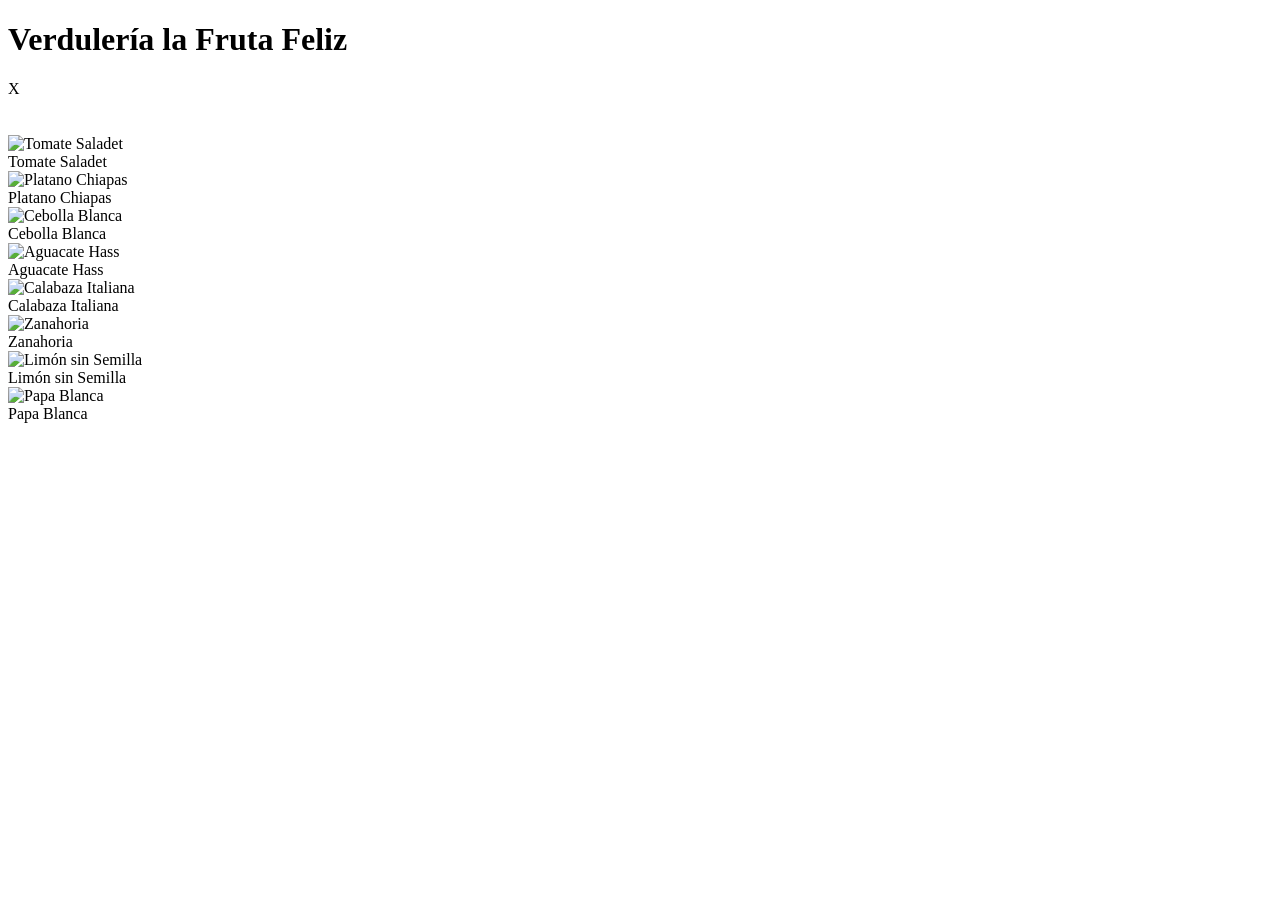
==== Verduleria/index.html @ 5767bb30 "Vegetables" ====
<!DOCTYPE html>
<html lang="es">
<head>
    <meta charset="UTF-8">
    <meta name="viewport" content="width=device-width, initial-scale=1.0">
    <link rel="stylesheet" href="https://cdn.jsdelivr.net/npm/bulma@1.0.4/css/bulma.min.css">     
    <link rel="stylesheet" href="styles.css">
    <title>Verdulería - La fruta feliz</title>
</head>
<body>
    <div class="container">
      <div class="columns">
          <div class="column p-6">
              <h1>Verdulería la Fruta Feliz</h1>
          </div>
      </div>
      <div id="text-box" class="text-box">
          <div id="close" class="close">X</div>
          <div class="columns">
              <div class="column">
                <img src="" alt="" id="product_image" width="100%">
              </div>
              <div class="column is-two-thirds">
                <h3 id="product_name"></h3>
                <div id="product_description"></div>
                <div id="product_price"></div>
              </div>
          </div>
      </div>
      <div id="main" class="columns is-multiline pb-6"></div>
    </div>
    <script src="verduras.js"></script>
    <script src="script.js"></script>
  </body>
  </html>
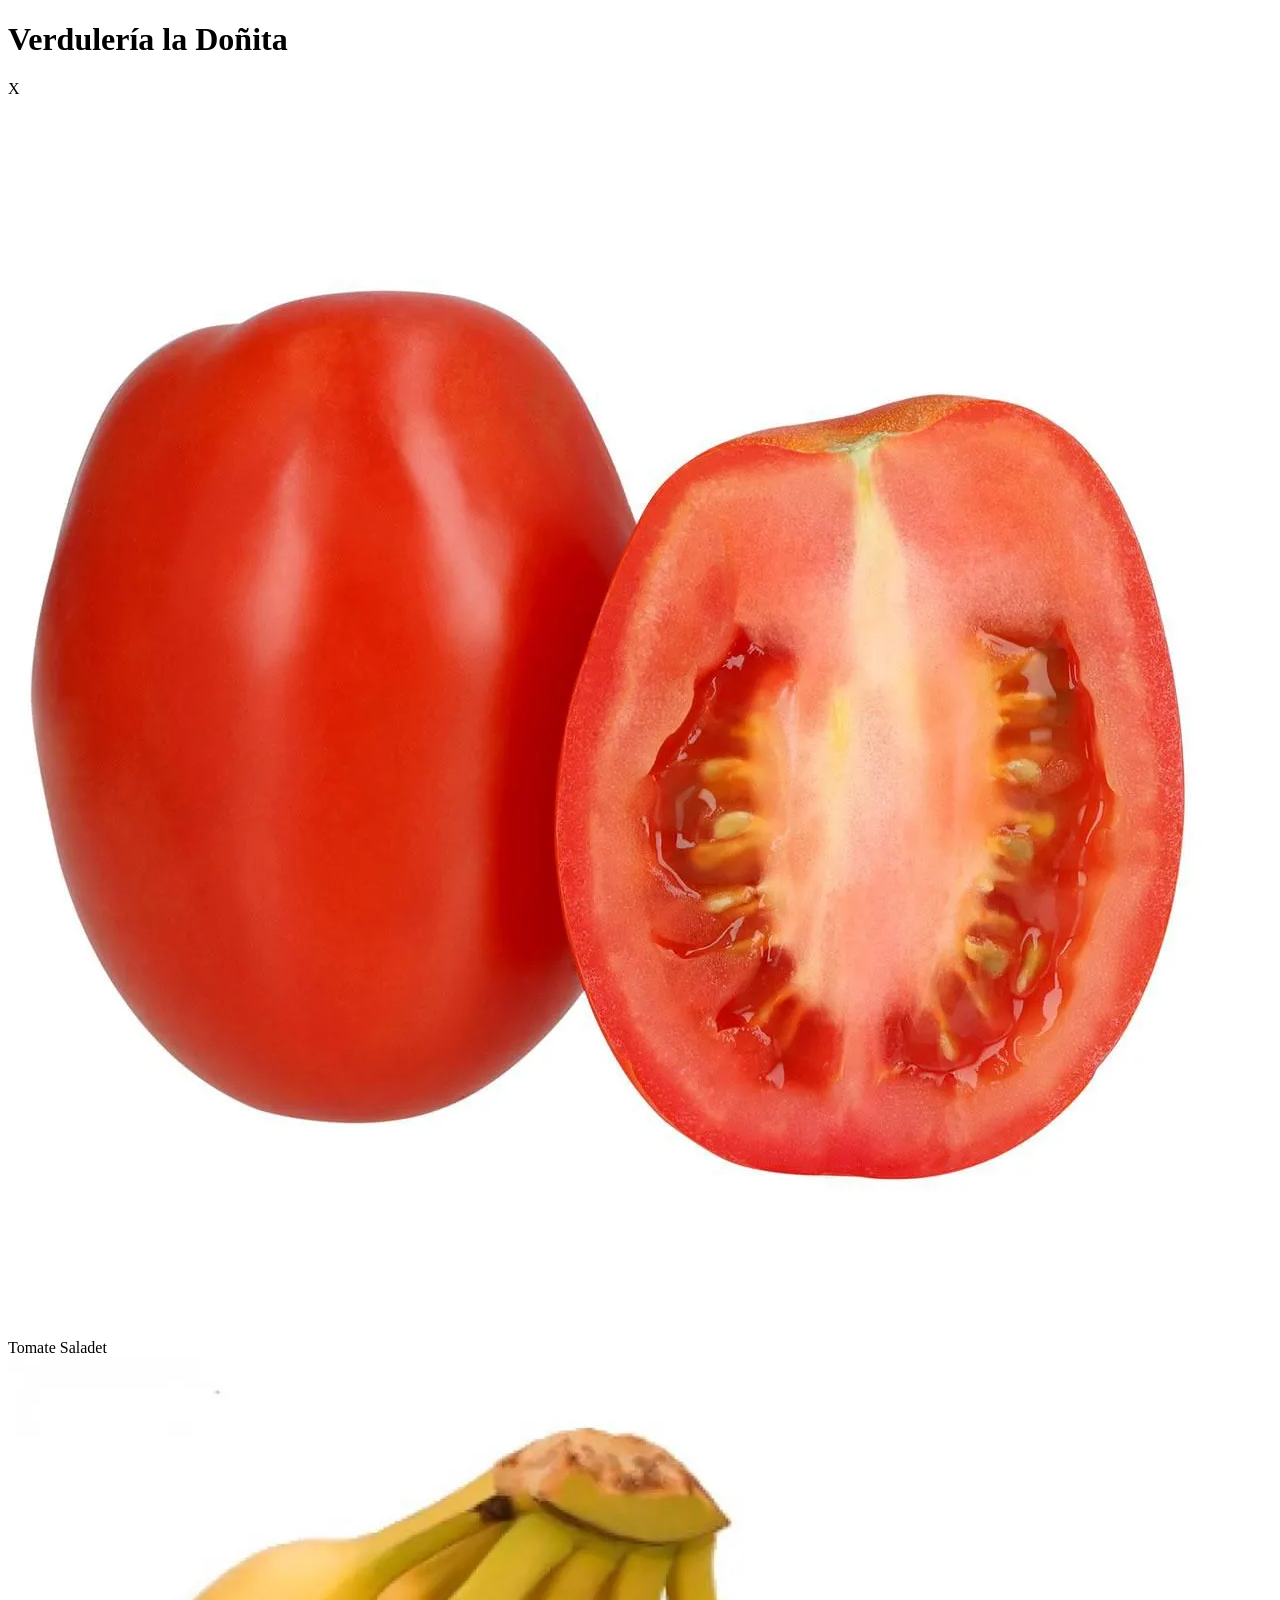
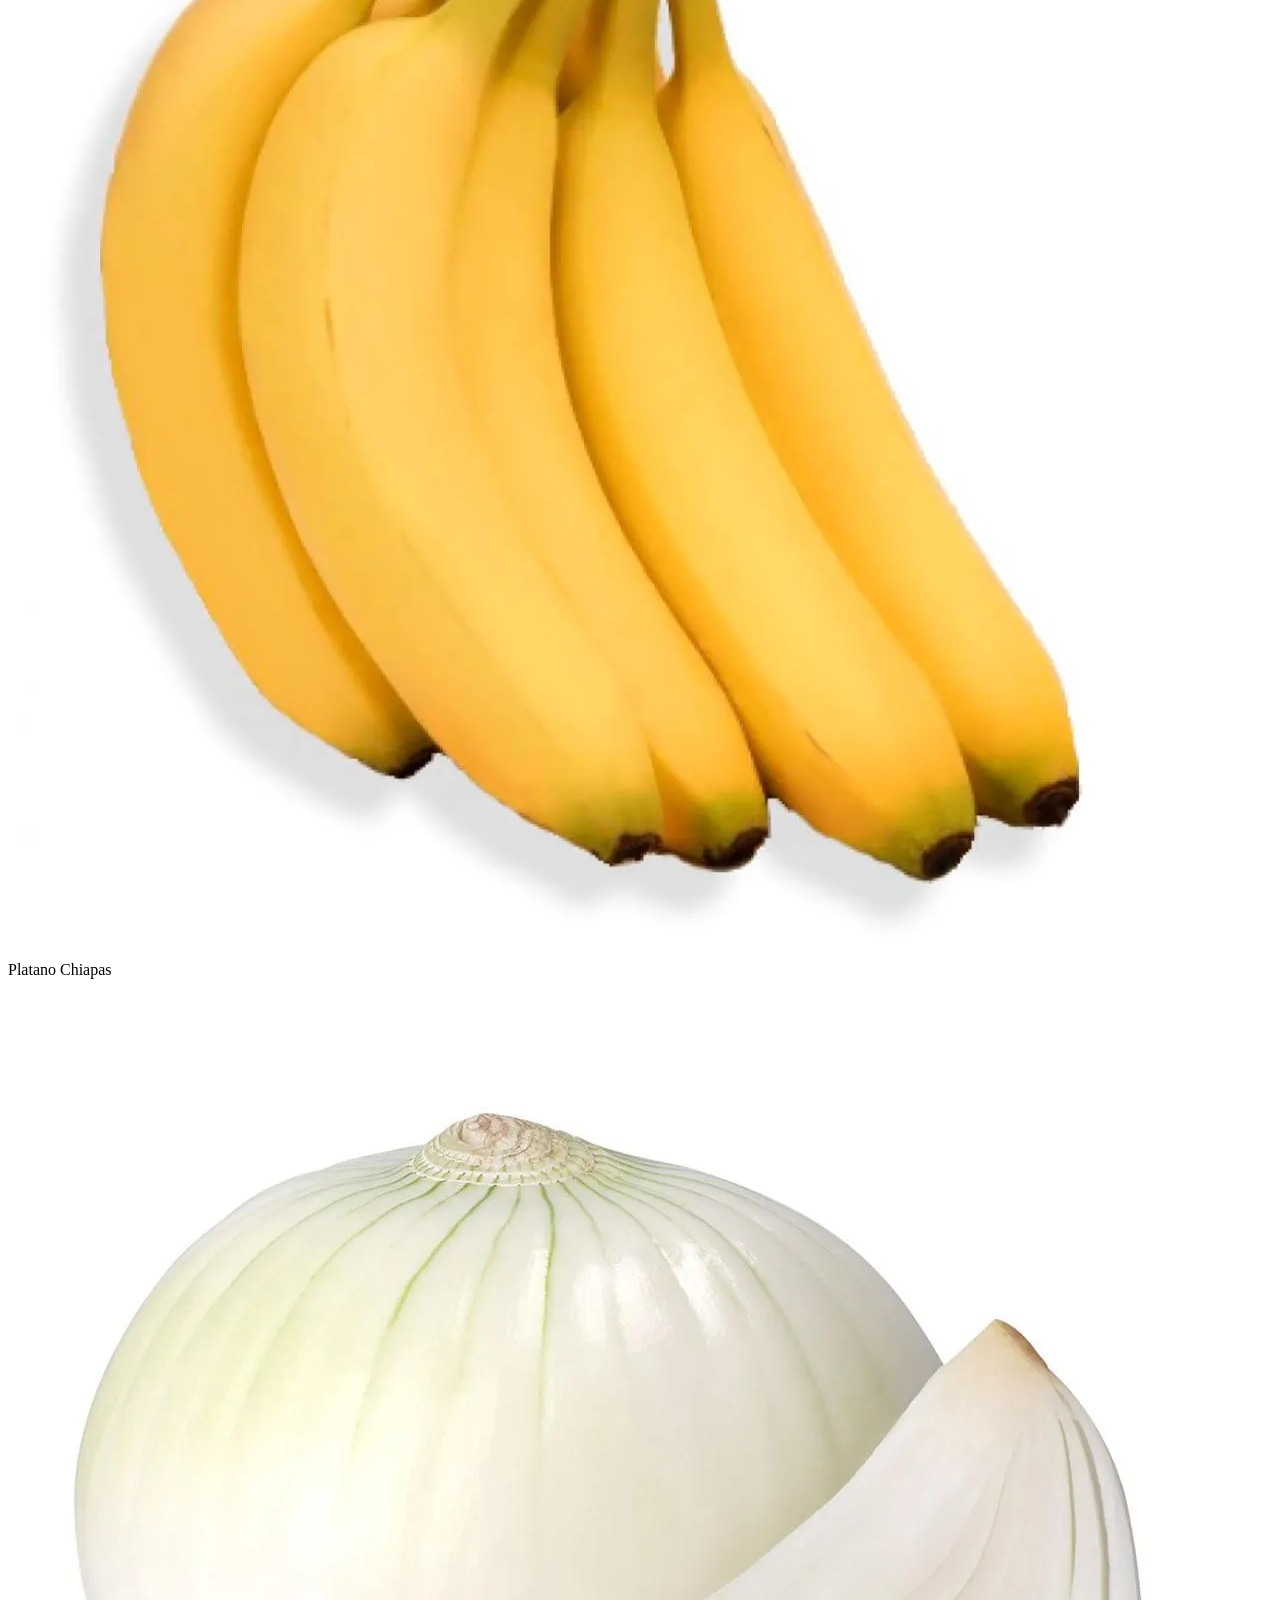
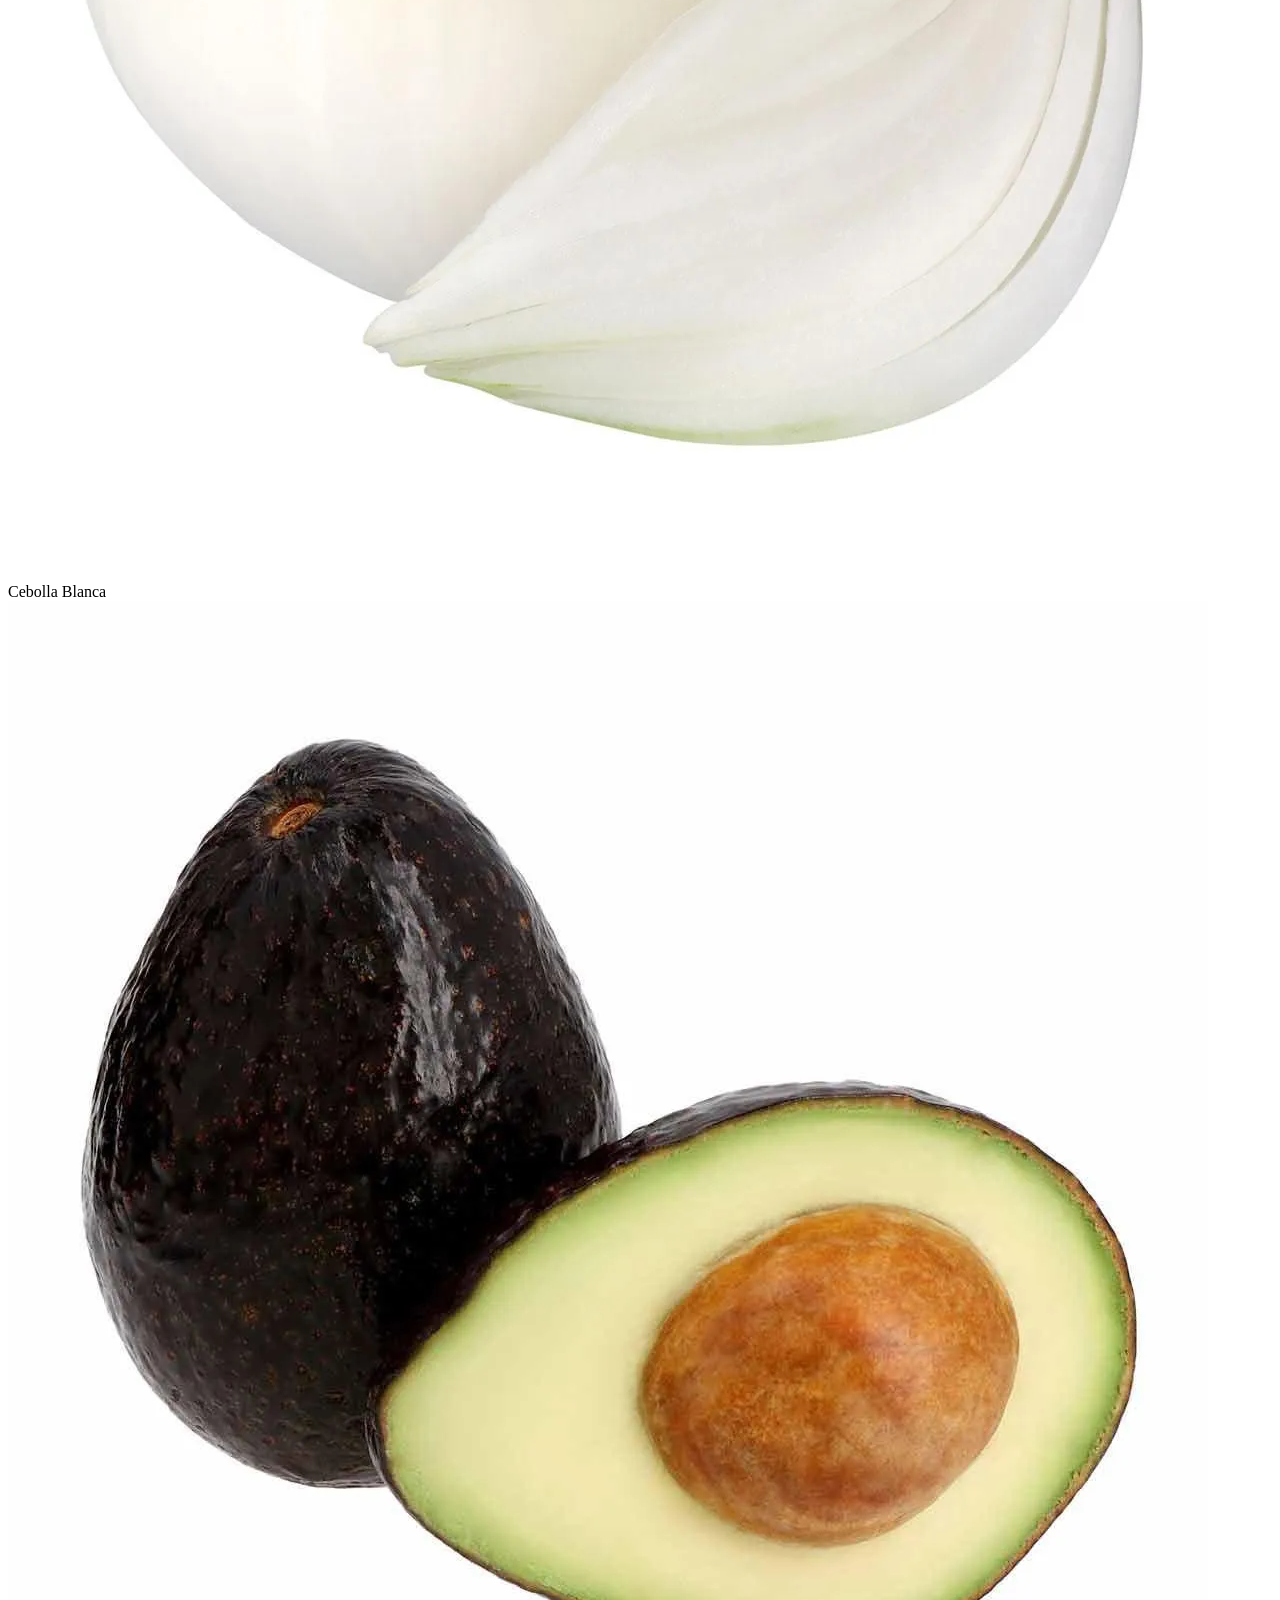
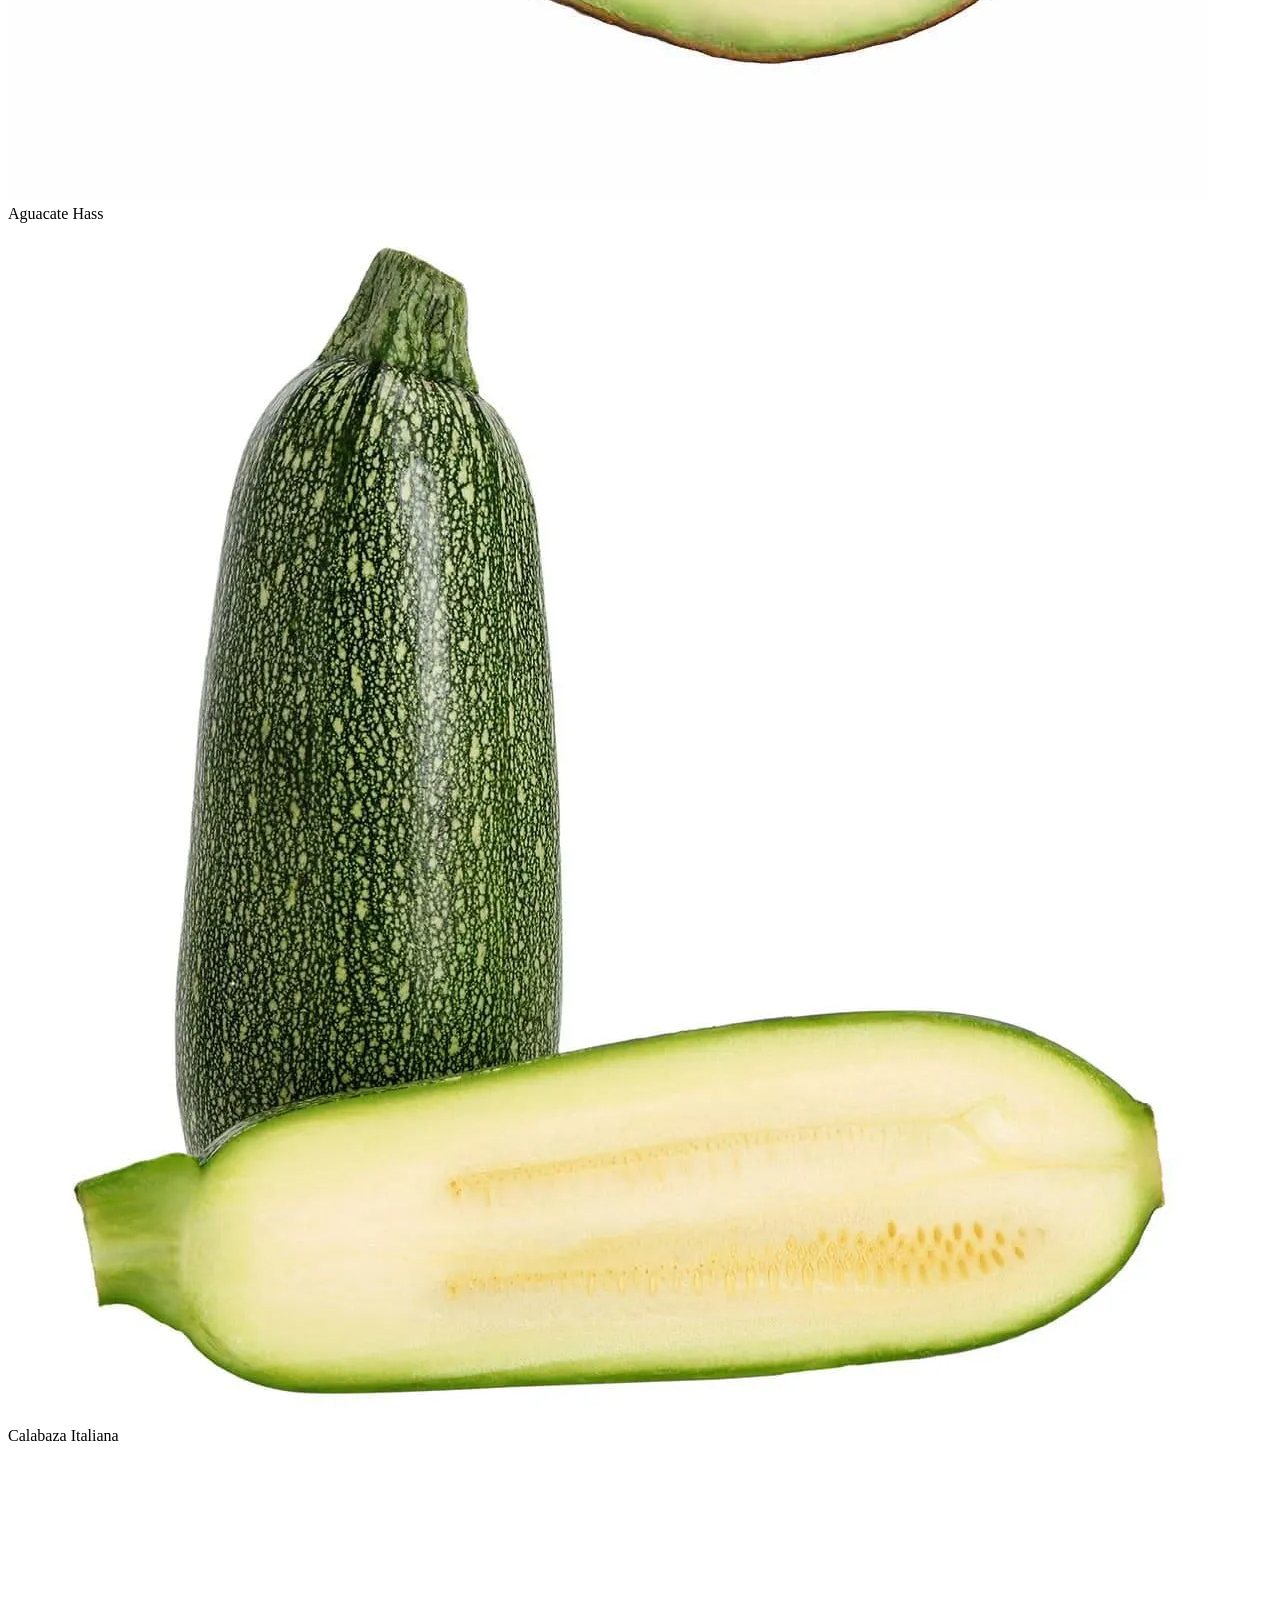
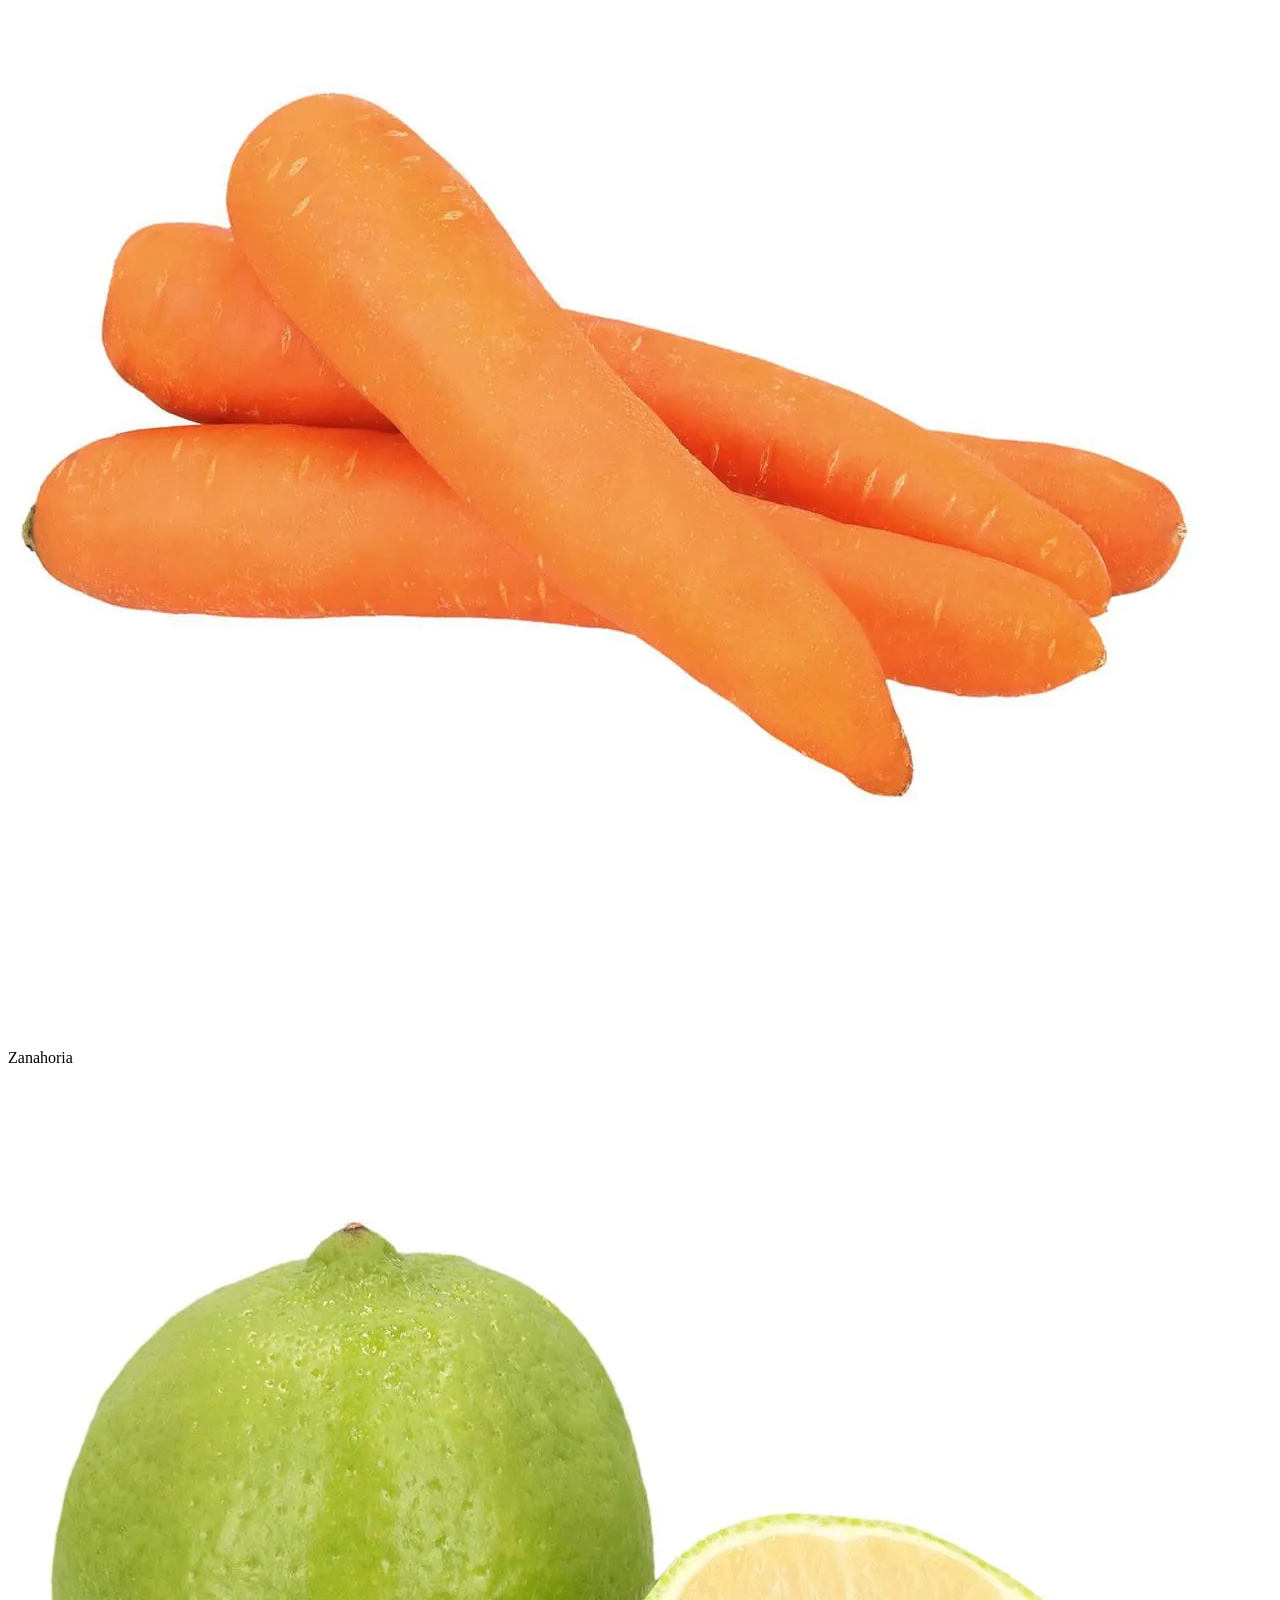
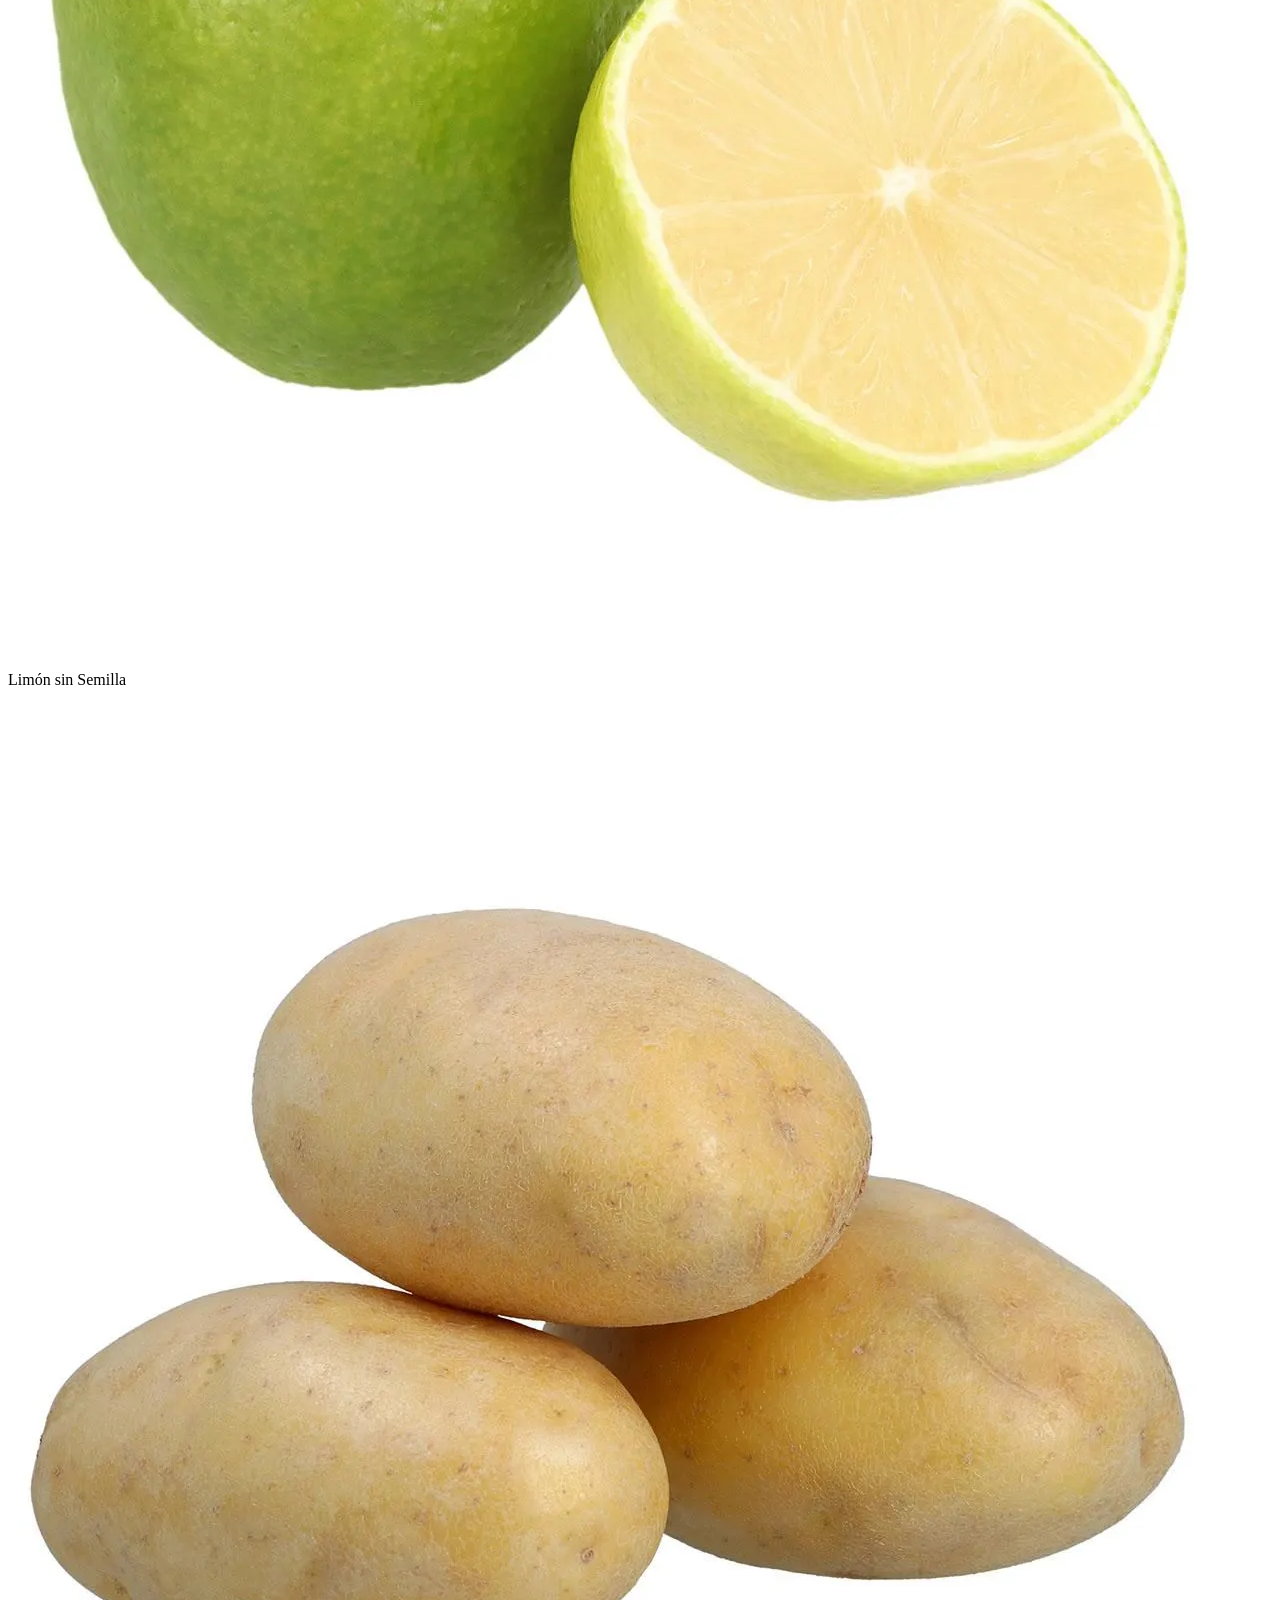
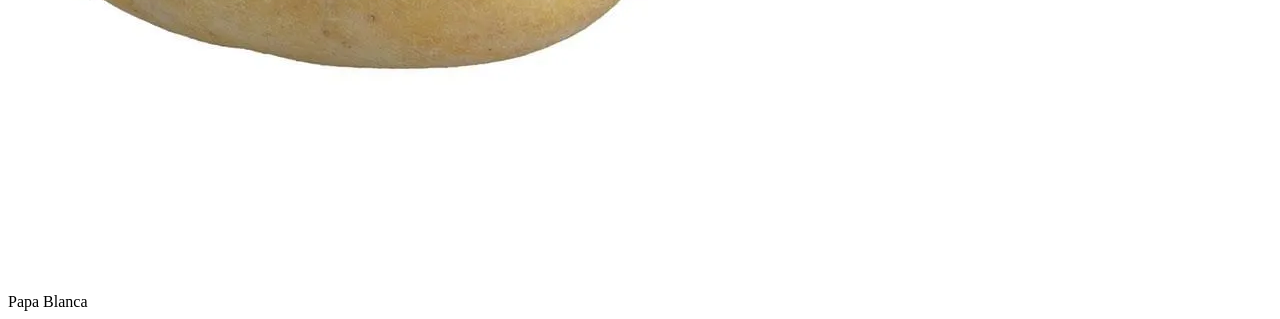
==== commit 1ad6792c: "Adjustment" ====
--- a/Verduleria/index.html
+++ b/Verduleria/index.html
@@ -3,33 +3,35 @@
 <head>
     <meta charset="UTF-8">
     <meta name="viewport" content="width=device-width, initial-scale=1.0">
-    <link rel="stylesheet" href="https://cdn.jsdelivr.net/npm/bulma@1.0.4/css/bulma.min.css">     
+    <link rel="stylesheet" href="https://cdn.jsdelivr.net/npm/bulma@1.0.4/css/bulma.min.css">          
     <link rel="stylesheet" href="styles.css">
-    <title>Verdulería - La fruta feliz</title>
+    <title>Verdularía la Doñita</title>
 </head>
 <body>
-    <div class="container">
-      <div class="columns">
-          <div class="column p-6">
-              <h1>Verdulería la Fruta Feliz</h1>
-          </div>
-      </div>
-      <div id="text-box" class="text-box">
-          <div id="close" class="close">X</div>
-          <div class="columns">
-              <div class="column">
-                <img src="" alt="" id="product_image" width="100%">
-              </div>
-              <div class="column is-two-thirds">
-                <h3 id="product_name"></h3>
-                <div id="product_description"></div>
-                <div id="product_price"></div>
-              </div>
-          </div>
-      </div>
-      <div id="main" class="columns is-multiline pb-6"></div>
+  <div class="container">
+    <div class="columns">
+        <div class="column p-6">
+            <h1>Verdulería la Doñita</h1>
+        </div>
     </div>
-    <script src="verduras.js"></script>
-    <script src="script.js"></script>
-  </body>
-  </html>+    <div id="text-box" class="text-box">
+        <div id="close" class="close">X</div>
+        <div class="columns">
+            <div class="column">
+              <img src="" alt="" id="product_image" width="100%">
+            </div>
+            <div class="column is-two-thirds">
+              <h3 id="product_name"></h3>
+              <div id="product_description"></div>
+              <div id="product_price"></div>
+            </div>
+        </div>
+    </div>
+    <div id="main" class="columns is-multiline pb-6"></div>
+  </div>
+  <script src="verduras.js"></script>
+  <script src="script.js"></script>
+</body>
+</html>
+
+
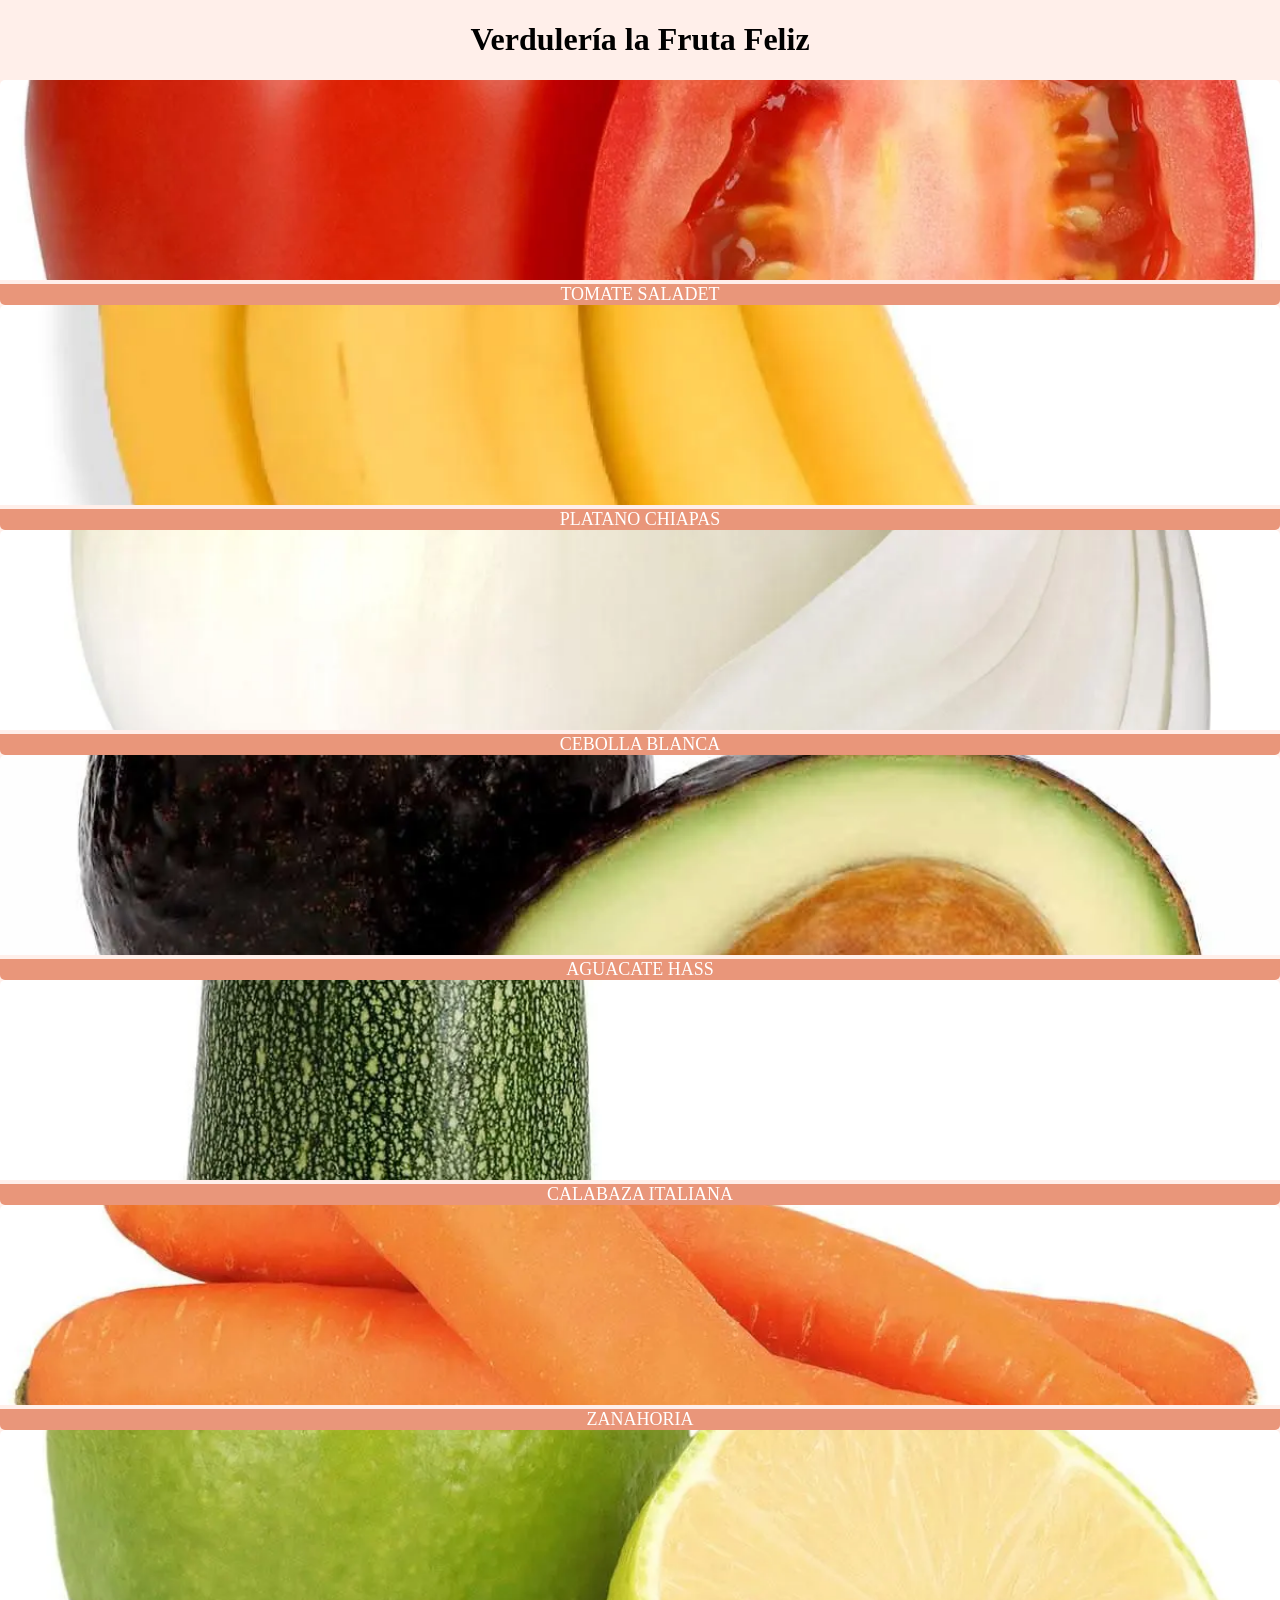
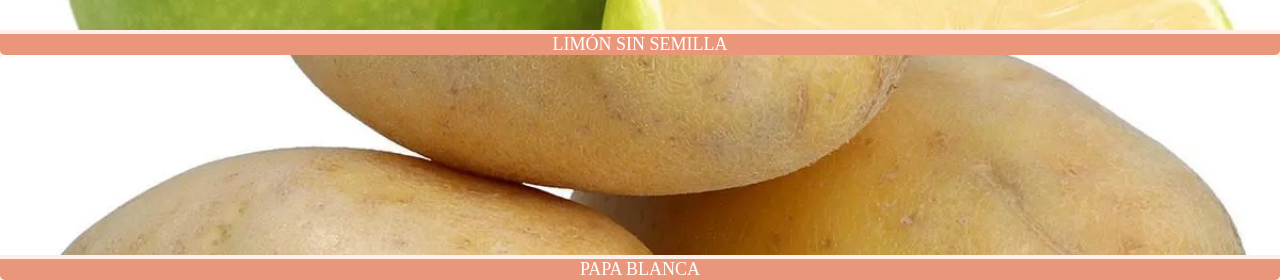
==== commit c4d0ae12: "Ajustes de visualización" ====
--- a/Verduleria/index.html
+++ b/Verduleria/index.html
@@ -5,13 +5,13 @@
     <meta name="viewport" content="width=device-width, initial-scale=1.0">
     <link rel="stylesheet" href="https://cdn.jsdelivr.net/npm/bulma@1.0.4/css/bulma.min.css">          
     <link rel="stylesheet" href="styles.css">
-    <title>Verdularía la Doñita</title>
+    <title>Verdularía la Fruta Feliz</title>
 </head>
 <body>
   <div class="container">
     <div class="columns">
         <div class="column p-6">
-            <h1>Verdulería la Doñita</h1>
+            <h1>Verdulería la Fruta Feliz</h1>
         </div>
     </div>
     <div id="text-box" class="text-box">
--- a/Verduleria/styles.css
+++ b/Verduleria/styles.css
@@ -0,0 +1,72 @@
+* {
+    box-sizing: border-box;
+}
+
+body {
+    background-color: #ffefea;
+    margin: 0;
+}
+
+h1 {
+    text-align: center;
+    font-size: 2rem;
+}
+
+.text-box {
+    width: 70%;
+    position: absolute;
+    top: 10%;
+    left: 50%;
+    transform: translate(-50%, -1000px);
+    background-color: #333;
+    color: #fff;
+    padding: 20px;
+    border-radius: 5px;
+    transition: all .4s ease-in-out;
+}
+
+.text-box.show {
+    transform: translate(-50%, 0);
+}
+
+.text-box .close {
+    float: right;
+    text-align: right;
+    cursor: pointer;
+    font-size: 2rem;
+}
+
+#product_name {
+    font-size: 2.4rem;
+}
+
+#product_description {
+    font-size: 1.5rem;
+}
+
+#product_price {
+    font-size: 2.4rem;
+    color: yellow;
+}
+
+.my_box {
+    border-radius: 5px;
+    cursor: pointer;
+    overflow: hidden;
+}
+
+.my_box img {
+    width: 100%;
+    object-fit: cover;
+    height: 200px;
+}
+
+.my_box .info {
+    background-color: darksalmon;
+    color: #fff;
+    font-size: 18px;
+    text-transform: uppercase;
+    margin: 0;
+    padding: 0px;
+    text-align: center;
+}
